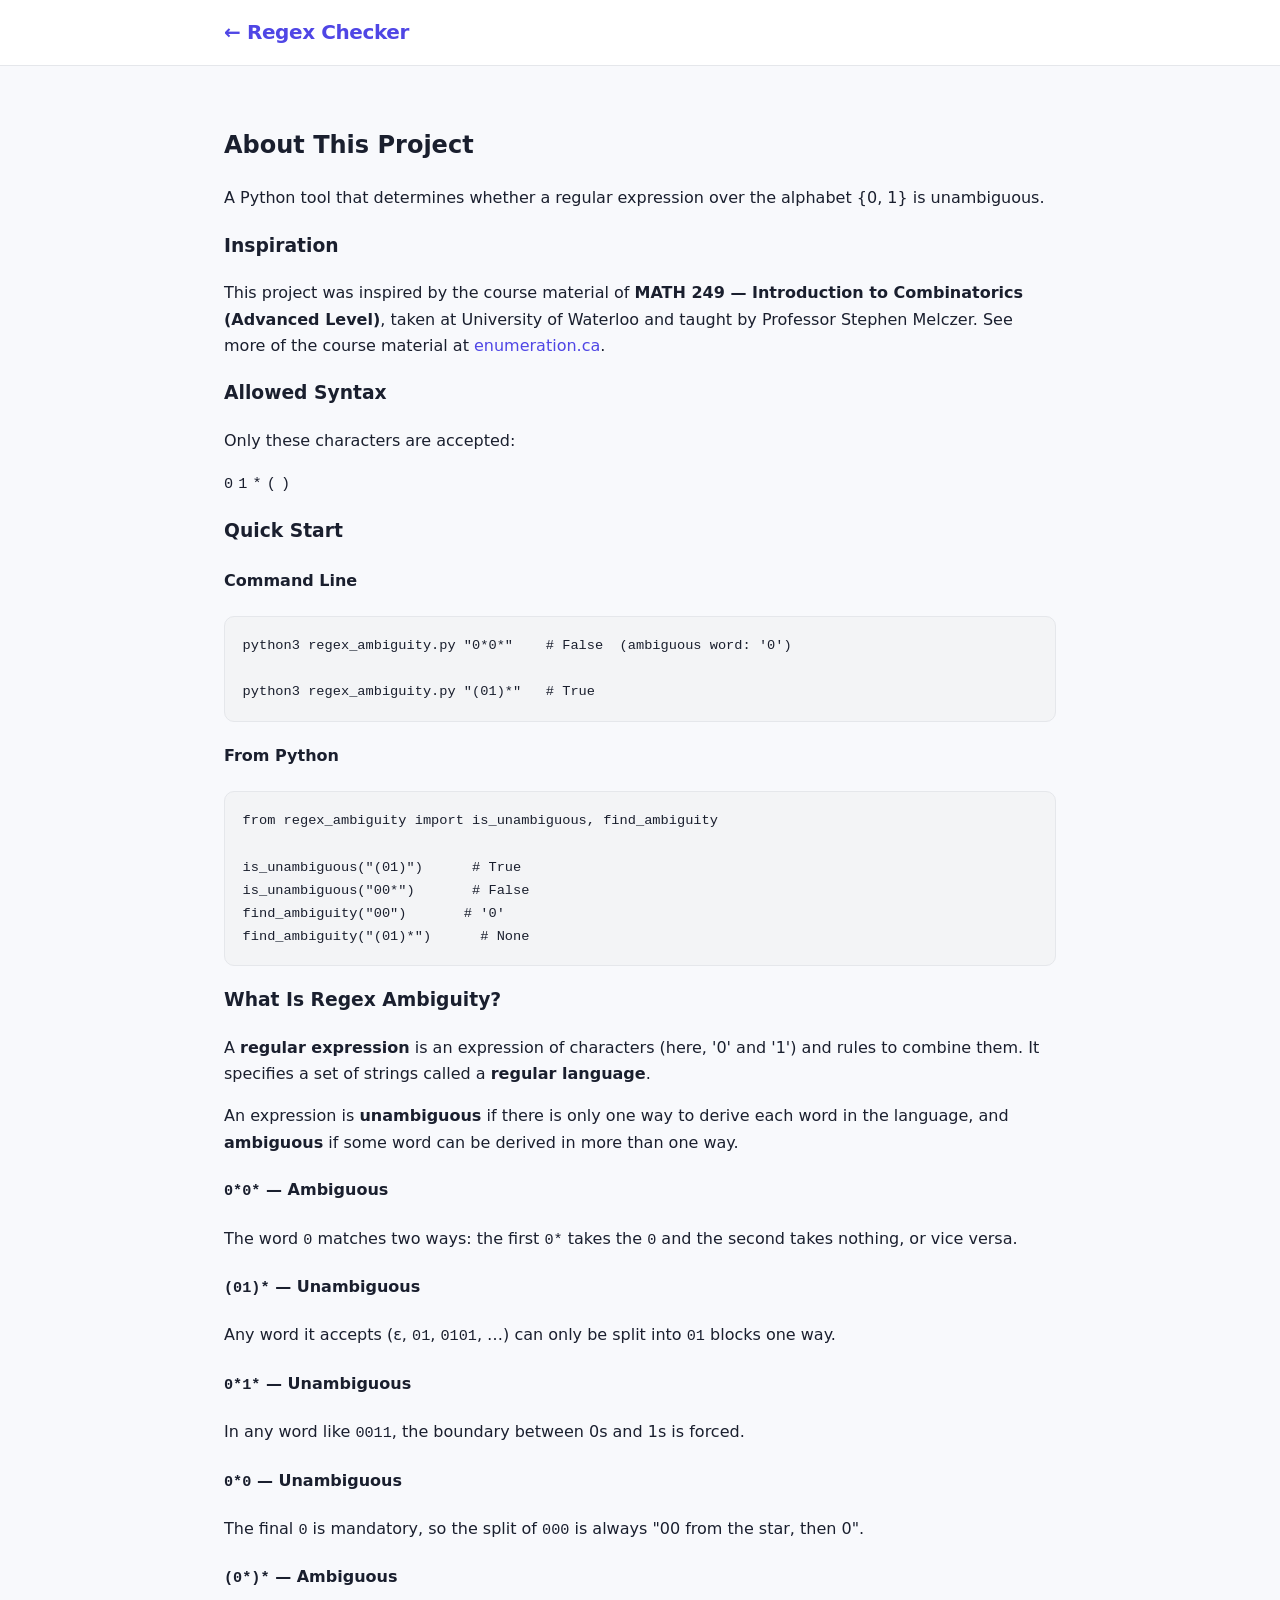
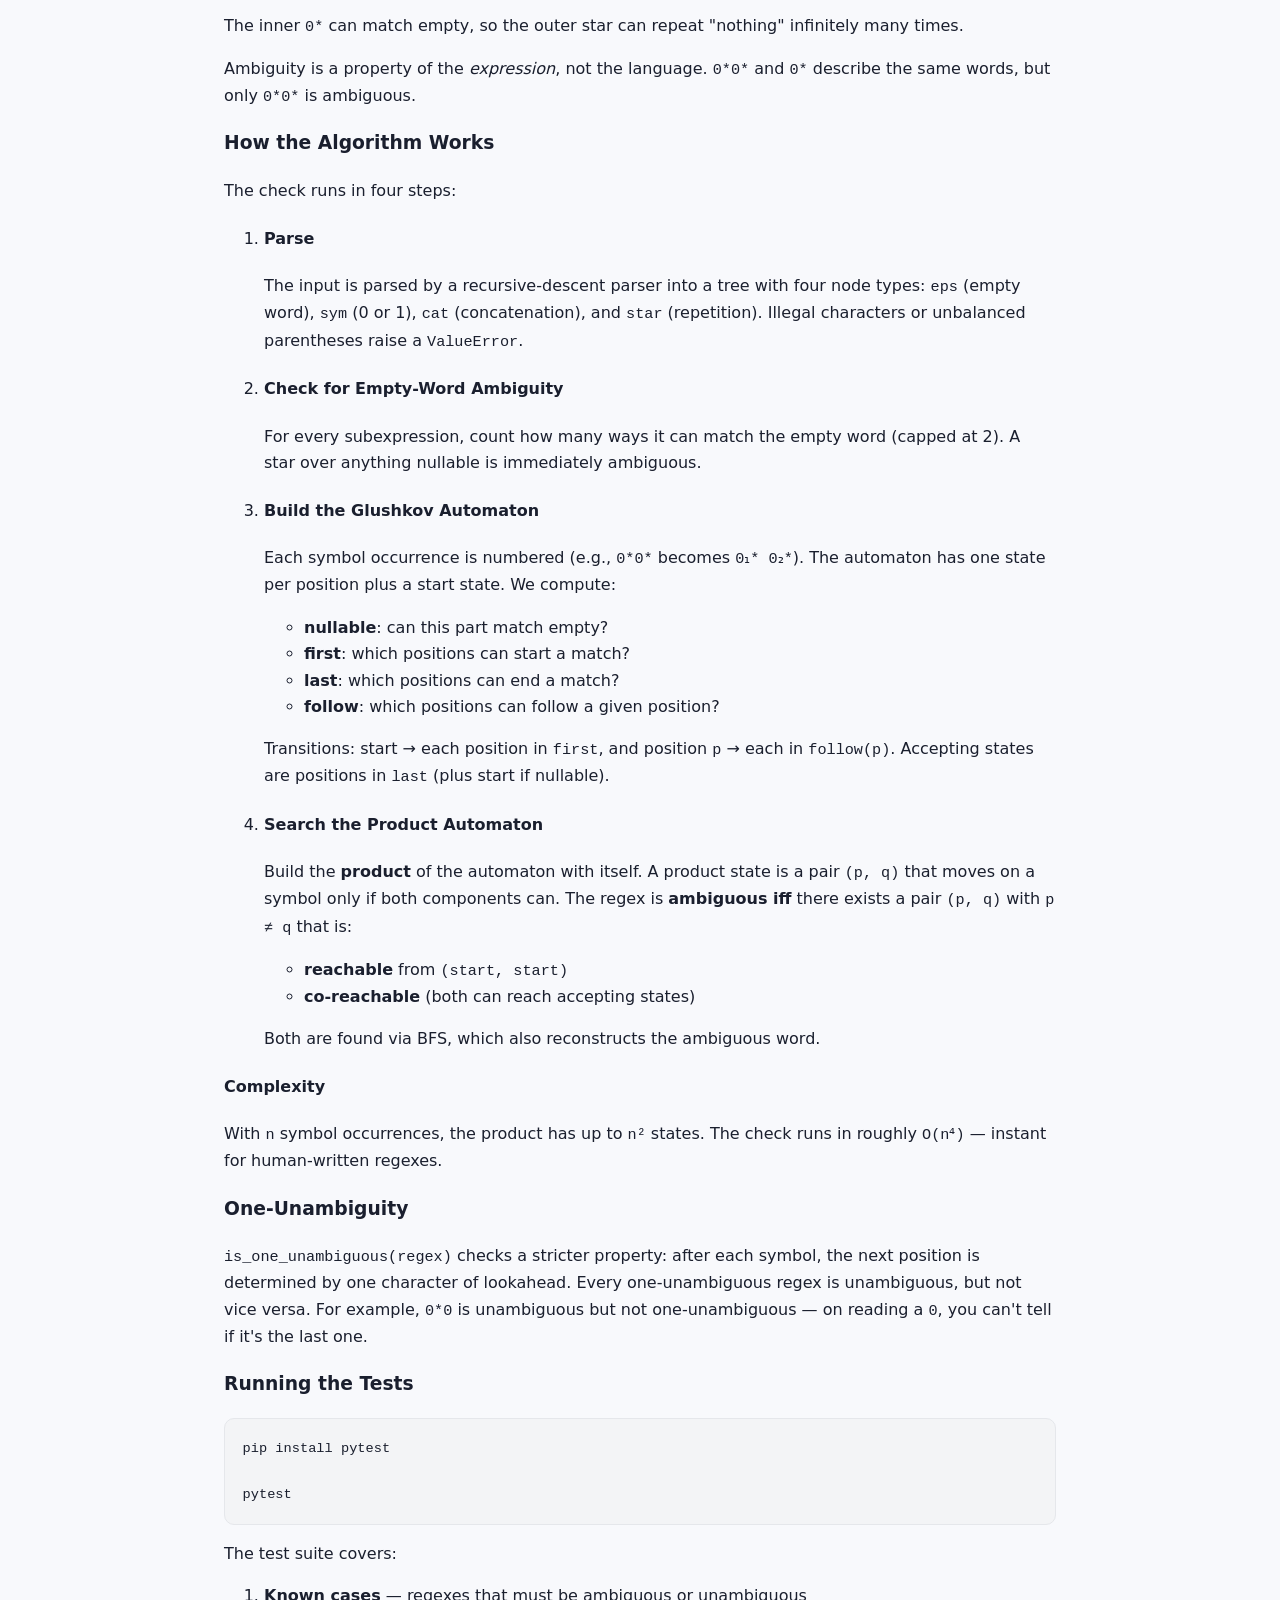
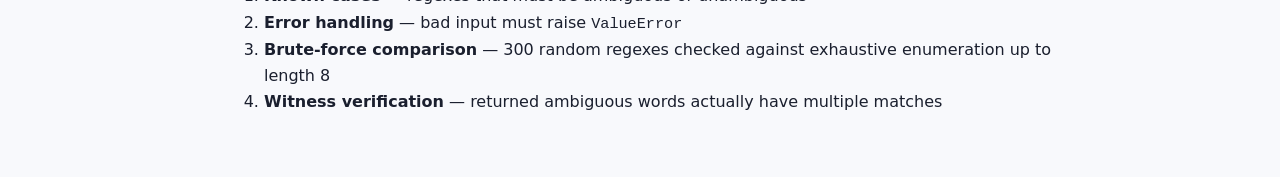
==== about.html @ b8198eff "Create about.html v.1.00" ====
<!DOCTYPE html>

<html lang="en">
<head>
  <meta charset="utf-8">
  <meta name="viewport" content="width=device-width, initial-scale=1">
  <title>About — Regex Ambiguity Checker</title>
  <link rel="stylesheet" href="style.css">
</head>
<body>
  <header class="site-header">
    <div class="header-content">
      <h1><a href="index.html" class="back-link">← Regex Checker</a></h1>
    </div>
  </header>

  <main class="about-page">
    <article class="content-article">
      <header class="article-header">
        <h2>About This Project</h2>
        <p class="article-intro">A Python tool that determines whether a regular expression over the alphabet {0, 1} is unambiguous.</p>
      </header>

  <section id="inspiration">
    <h3>Inspiration</h3>
    <p>This project was inspired by the course material of <strong>MATH 249 — Introduction to Combinatorics (Advanced Level)</strong>, taken at University of Waterloo and taught by Professor Stephen Melczer. See more of the course material at <a href="https://enumeration.ca" target="_blank" rel="noopener">enumeration.ca</a>.</p>
  </section>

  <section id="syntax">
    <h3>Allowed Syntax</h3>
    <p>Only these characters are accepted:</p>
    <p class="syntax-list"><code>0</code> <code>1</code> <code>*</code> <code>(</code> <code>)</code></p>
  </section>

  <section id="quickstart">
    <h3>Quick Start</h3>
    
    <h4>Command Line</h4>
    <pre><code>python3 regex_ambiguity.py "0*0*"    # False  (ambiguous word: '0')

python3 regex_ambiguity.py "(01)*"   # True</code></pre>

    <h4>From Python</h4>
    <pre><code>from regex_ambiguity import is_unambiguous, find_ambiguity

is_unambiguous("(01)")      # True
is_unambiguous("00*")       # False
find_ambiguity("00")       # '0'
find_ambiguity("(01)*")      # None</code></pre>
</section>

  <section id="what-is-ambiguity">
    <h3>What Is Regex Ambiguity?</h3>
    <p>A <strong>regular expression</strong> is an expression of characters (here, '0' and '1') and rules to combine them. It specifies a set of strings called a <strong>regular language</strong>.</p>
    <p>An expression is <strong>unambiguous</strong> if there is only one way to derive each word in the language, and <strong>ambiguous</strong> if some word can be derived in more than one way.</p>

    <div class="examples-grid">
      <div class="example-card ambiguous">
        <h4><code>0*0*</code> — Ambiguous</h4>
        <p>The word <code>0</code> matches two ways: the first <code>0*</code> takes the <code>0</code> and the second takes nothing, or vice versa.</p>
      </div>

      <div class="example-card unambiguous">
        <h4><code>(01)*</code> — Unambiguous</h4>
        <p>Any word it accepts (ε, <code>01</code>, <code>0101</code>, …) can only be split into <code>01</code> blocks one way.</p>
      </div>

      <div class="example-card unambiguous">
        <h4><code>0*1*</code> — Unambiguous</h4>
        <p>In any word like <code>0011</code>, the boundary between 0s and 1s is forced.</p>
      </div>

      <div class="example-card unambiguous">
        <h4><code>0*0</code> — Unambiguous</h4>
        <p>The final <code>0</code> is mandatory, so the split of <code>000</code> is always "00 from the star, then 0".</p>
      </div>

      <div class="example-card ambiguous">
        <h4><code>(0*)*</code> — Ambiguous</h4>
        <p>The inner <code>0*</code> can match empty, so the outer star can repeat "nothing" infinitely many times.</p>
      </div>
    </div>

    <p class="key-insight">Ambiguity is a property of the <em>expression</em>, not the language. <code>0*0*</code> and <code>0*</code> describe the same words, but only <code>0*0*</code> is ambiguous.</p>
  </section>

  <section id="algorithm">
    <h3>How the Algorithm Works</h3>
    <p>The check runs in four steps:</p>

    <ol class="steps-list">
      <li>
        <h4>Parse</h4>
        <p>The input is parsed by a recursive-descent parser into a tree with four node types: <code>eps</code> (empty word), <code>sym</code> (0 or 1), <code>cat</code> (concatenation), and <code>star</code> (repetition). Illegal characters or unbalanced parentheses raise a <code>ValueError</code>.</p>
      </li>

      <li>
        <h4>Check for Empty-Word Ambiguity</h4>
        <p>For every subexpression, count how many ways it can match the empty word (capped at 2). A star over anything nullable is immediately ambiguous.</p>
      </li>

      <li>
        <h4>Build the Glushkov Automaton</h4>
        <p>Each symbol occurrence is numbered (e.g., <code>0*0*</code> becomes <code>0₁* 0₂*</code>). The automaton has one state per position plus a start state. We compute:</p>
        <ul>
          <li><strong>nullable</strong>: can this part match empty?</li>
          <li><strong>first</strong>: which positions can start a match?</li>
          <li><strong>last</strong>: which positions can end a match?</li>
          <li><strong>follow</strong>: which positions can follow a given position?</li>
        </ul>
        <p>Transitions: start → each position in <code>first</code>, and position <code>p</code> → each in <code>follow(p)</code>. Accepting states are positions in <code>last</code> (plus start if nullable).</p>
      </li>

      <li>
        <h4>Search the Product Automaton</h4>
        <p>Build the <strong>product</strong> of the automaton with itself. A product state is a pair <code>(p, q)</code> that moves on a symbol only if both components can. The regex is <strong>ambiguous iff</strong> there exists a pair <code>(p, q)</code> with <code>p ≠ q</code> that is:</p>
        <ul>
          <li><strong>reachable</strong> from <code>(start, start)</code></li>
          <li><strong>co-reachable</strong> (both can reach accepting states)</li>
        </ul>
        <p>Both are found via BFS, which also reconstructs the ambiguous word.</p>
      </li>
    </ol>

    <h4>Complexity</h4>
    <p>With <code>n</code> symbol occurrences, the product has up to <code>n²</code> states. The check runs in roughly <code>O(n⁴)</code> — instant for human-written regexes.</p>
  </section>

  <section id="one-unambiguity">
    <h3>One-Unambiguity</h3>
    <p><code>is_one_unambiguous(regex)</code> checks a stricter property: after each symbol, the next position is determined by one character of lookahead. Every one-unambiguous regex is unambiguous, but not vice versa. For example, <code>0*0</code> is unambiguous but not one-unambiguous — on reading a <code>0</code>, you can't tell if it's the last one.</p>
  </section>

  <section id="tests">
    <h3>Running the Tests</h3>
    <pre><code>pip install pytest

pytest</code></pre>
<p>The test suite covers:</p>
<ol>
<li><strong>Known cases</strong> — regexes that must be ambiguous or unambiguous</li>
<li><strong>Error handling</strong> — bad input must raise <code>ValueError</code></li>
<li><strong>Brute-force comparison</strong> — 300 random regexes checked against exhaustive enumeration up to length 8</li>
<li><strong>Witness verification</strong> — returned ambiguous words actually have multiple matches</li>
</ol>
</section>
</article>

  </main>
</body>
</html>
---- style.css ----
:root {
--bg: #f8f9fc;
--ink: #1a1f2e;
--muted: #6b7280;
--line: #e5e7eb;
--accent: #4f46e5;
--accent-soft: #e0e7ff;
--bad: #dc2626;
--bad-soft: #fef2f2;
--good: #059669;
--good-soft: #ecfdf5;
--section-bg: #ffffff;
--code-bg: #f3f4f6;
--shadow: 0 4px 6px -1px rgba(0, 0, 0, 0.07), 0 2px 4px -2px rgba(0, 0, 0, 0.06);
--shadow-hover: 0 10px 15px -3px rgba(0, 0, 0, 0.1), 0 4px 6px -4px rgba(0, 0, 0, 0.1);
--radius-lg: 16px;
--radius-md: 10px;
--radius-sm: 6px;
}

@media (prefers-color-scheme: dark) {
:root {
--bg: #0f1115;
--ink: #e5e7eb;
--muted: #9ca3af;
--line: #27272a;
--accent: #818cf8;
--accent-soft: #312e81;
--bad: #f87171;
--bad-soft: #450a0a;
--good: #34d399;
--good-soft: #064e3b;
--section-bg: #18181b;
--code-bg: #1f1f22;
--shadow: 0 4px 6px -1px rgba(0, 0, 0, 0.3);
--shadow-hover: 0 10px 15px -3px rgba(0, 0, 0, 0.4);
}
}

- { box-sizing: border-box; }

body {
margin: 0;
background: var(--bg);
color: var(--ink);
font: 1rem/1.65 system-ui, -apple-system, "Segoe UI", sans-serif;
-webkit-font-smoothing: antialiased;
}

.site-header {
background: var(--section-bg);
border-bottom: 1px solid var(--line);
padding: 1rem 0;
position: sticky;
top: 0;
z-index: 100;
}

.header-content {
max-width: 52rem;
margin: 0 auto;
padding: 0 1.5rem;
display: flex;
justify-content: space-between;
align-items: center;
}

.header-content h1 {
font-size: 1.25rem;
margin: 0;
letter-spacing: -0.02em;
}

.nav-link {
color: var(--accent);
text-decoration: none;
font-weight: 500;
padding: 0.5rem 0.85rem;
border-radius: var(--radius-sm);
background: var(--accent-soft);
transition: all 0.2s ease;
}

.nav-link:hover {
background: var(--accent);
color: #fff;
}

main {
max-width: 52rem;
margin: 0 auto;
padding: 2.5rem 1.5rem 4rem;
}

.lead {
color: var(--muted);
margin: 0 0 2rem;
font-size: 1.1rem;
line-height: 1.7;
}

code, input, pre {
font-family: ui-monospace, "SF Mono", Menlo, Consolas, monospace;
font-size: 0.95em;
}

.checker-card {
background: var(--section-bg);
border-radius: var(--radius-lg);
padding: 1.5rem;
box-shadow: var(--shadow);
border: 1px solid var(--line);
margin-bottom: 1.5rem;
}

label {
display: block;
font-weight: 600;
margin-bottom: 0.6rem;
font-size: 0.95rem;
}

.row {
display: flex;
gap: 0.6rem;
}

input {
flex: 1;
min-width: 0;
font-size: 1.1rem;
padding: 0.7rem 0.9rem;
border: 2px solid var(--line);
border-radius: var(--radius-md);
background: var(--bg);
color: var(--ink);
transition: border-color 0.2s ease, box-shadow 0.2s ease;
}

input:focus {
outline: none;
border-color: var(--accent);
box-shadow: 0 0 0 3px var(--accent-soft);
}

button {
font: inherit;
cursor: pointer;
border-radius: var(--radius-md);
border: none;
background: var(--accent);
color: #fff;
padding: 0.7rem 1.4rem;
font-weight: 600;
transition: all 0.2s ease;
position: relative;
overflow: hidden;
}

button:hover {
transform: translateY(-1px);
box-shadow: var(--shadow-hover);
}

button:active {
transform: translateY(0);
}

button.loading .btn-text {
display: none;
}

button .btn-loading {
display: none;
}

button.loading .btn-loading {
display: inline;
}

#result {
margin-top: 1.25rem;
min-height: 4rem;
padding: 1rem;
border-radius: var(--radius-md);
background: var(--bg);
}

.verdict {
font-size: 1.4rem;
font-weight: 700;
margin: 0 0 0.25rem;
}

.verdict.good {
color: var(--good);
}

.verdict.bad {
color: var(--bad);
}

.witness {
margin: 0;
color: var(--muted);
font-size: 0.95rem;
}

.examples {
color: var(--muted);
margin: 1.5rem 0;
}

.ex {
background: var(--section-bg);
color: var(--ink);
border: 1px solid var(--line);
padding: 0.4rem 0.75rem;
margin: 0.25rem 0.35rem 0.25rem 0;
font-family: ui-monospace, Menlo, Consolas, monospace;
font-size: 0.9rem;
border-radius: var(--radius-sm);
cursor: pointer;
transition: all 0.15s ease;
}

.ex:hover {
background: var(--accent-soft);
border-color: var(--accent);
color: var(--accent);
}

.how-it-works {
margin-top: 2rem;
padding-top: 1.5rem;
border-top: 1px dashed var(--line);
}

details summary {
cursor: pointer;
color: var(--ink);
font-weight: 600;
padding: 0.5rem 0;
transition: color 0.2s ease;
}

details summary:hover {
color: var(--accent);
}

details p {
color: var(--muted);
line-height: 1.7;
}

.info-section {
margin-top: 2.5rem;
padding: 1.75rem;
background: var(--section-bg);
border-radius: var(--radius-lg);
border: 1px solid var(--line);
box-shadow: var(--shadow);
}

.info-section h2 {
font-size: 1.4rem;
margin: 0 0 1.25rem;
color: var(--ink);
letter-spacing: -0.01em;
}

.info-section h3 {
font-size: 1.1rem;
margin: 1.5rem 0 0.6rem;
color: var(--ink);
font-weight: 600;
}

.info-section h3:first-child {
margin-top: 0;
}

.info-section p {
margin: 0.6rem 0;
line-height: 1.7;
}

.info-section ul,
.info-section ol {
margin: 0.75rem 0 0.75rem 1.4rem;
padding: 0;
}

.info-section li {
margin: 0.4rem 0;
line-height: 1.6;
}

.subsection {
margin-top: 1.25rem;
padding-top: 1.25rem;
border-top: 1px dashed var(--line);
}

.subsection:first-child {
margin-top: 0;
padding-top: 0;
border-top: none;
}

pre {
background: var(--code-bg);
padding: 1.1rem;
border-radius: var(--radius-md);
overflow-x: auto;
margin: 0.75rem 0;
font-size: 0.9rem;
line-height: 1.6;
border: 1px solid var(--line);
}

.syntax-chars {
font-size: 1.05rem;
}

.example-item {
margin: 1rem 0;
padding: 1rem;
background: var(--code-bg);
border-radius: var(--radius-md);
border-left: 4px solid var(--accent);
}

.note {
font-style: italic;
color: var(--muted);
margin-top: 1.25rem;
padding: 1rem;
background: var(--accent-soft);
border-radius: var(--radius-md);
border: none;
}

a {
color: var(--accent);
text-decoration: none;
transition: color 0.2s ease;
}

a:hover {
color: var(--accent);
text-decoration: underline;
}

@media (max-width: 600px) {
.header-content {
flex-direction: column;
gap: 0.75rem;
text-align: center;
}

main {
padding: 1.5rem 1rem;
}

.checker-card {
padding: 1.25rem;
}

.row {
flex-direction: column;
}

.info-section {
padding: 1.25rem;
}
}
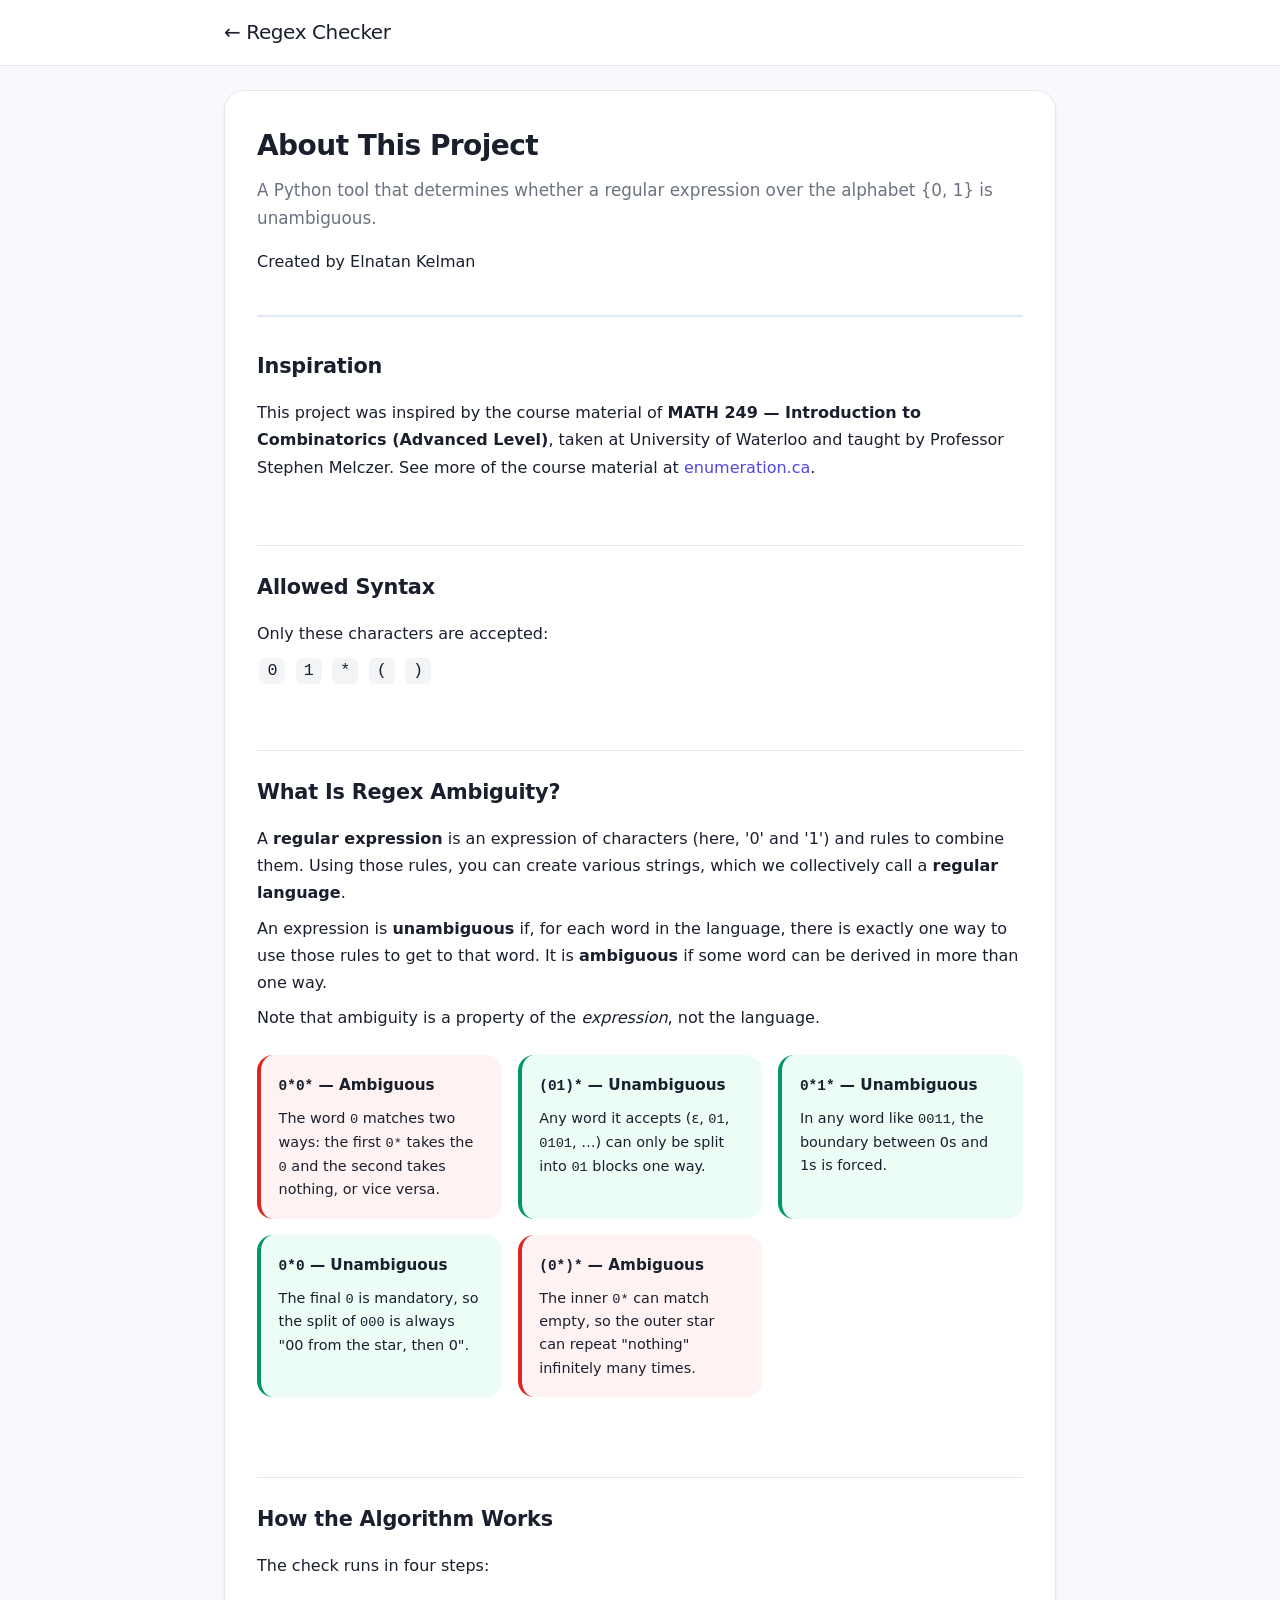
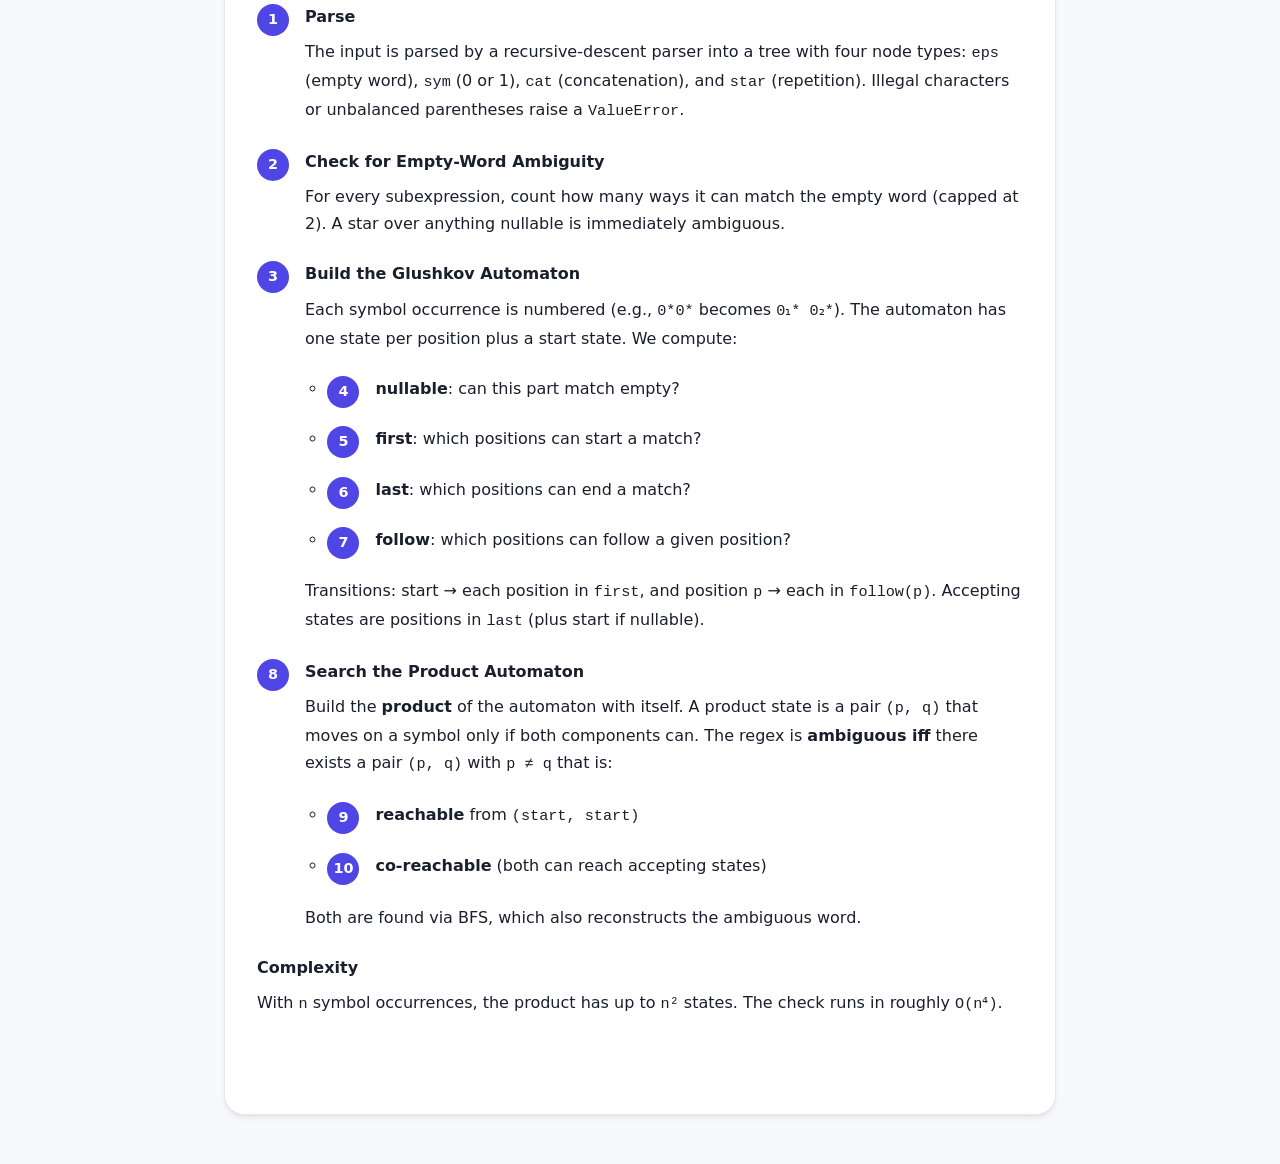
==== commit cedfbd6c: "Update about.html changed a bunch of the about page on my own" ====
--- a/about.html
+++ b/about.html
@@ -19,6 +19,7 @@
       <header class="article-header">
         <h2>About This Project</h2>
         <p class="article-intro">A Python tool that determines whether a regular expression over the alphabet {0, 1} is unambiguous.</p>
+        <p>Created by Elnatan Kelman</p>
       </header>
 
   <section id="inspiration">
@@ -32,27 +33,12 @@
     <p class="syntax-list"><code>0</code> <code>1</code> <code>*</code> <code>(</code> <code>)</code></p>
   </section>
 
-  <section id="quickstart">
-    <h3>Quick Start</h3>
-    
-    <h4>Command Line</h4>
-    <pre><code>python3 regex_ambiguity.py "0*0*"    # False  (ambiguous word: '0')
-
-python3 regex_ambiguity.py "(01)*"   # True</code></pre>
-
-    <h4>From Python</h4>
-    <pre><code>from regex_ambiguity import is_unambiguous, find_ambiguity
-
-is_unambiguous("(01)")      # True
-is_unambiguous("00*")       # False
-find_ambiguity("00")       # '0'
-find_ambiguity("(01)*")      # None</code></pre>
-</section>
 
   <section id="what-is-ambiguity">
     <h3>What Is Regex Ambiguity?</h3>
-    <p>A <strong>regular expression</strong> is an expression of characters (here, '0' and '1') and rules to combine them. It specifies a set of strings called a <strong>regular language</strong>.</p>
-    <p>An expression is <strong>unambiguous</strong> if there is only one way to derive each word in the language, and <strong>ambiguous</strong> if some word can be derived in more than one way.</p>
+    <p>A <strong>regular expression</strong> is an expression of characters (here, '0' and '1') and rules to combine them. Using those rules, you can create various strings, which we collectively call a <strong>regular language</strong>.</p>
+    <p>An expression is <strong>unambiguous</strong> if, for each word in the language, there is exactly one way to use those rules to get to that word. It is <strong>ambiguous</strong> if some word can be derived in more than one way.</p>
+    <p>Note that ambiguity is a property of the <em>expression</em>, not the language.</p>
 
     <div class="examples-grid">
       <div class="example-card ambiguous">
@@ -81,7 +67,6 @@
       </div>
     </div>
 
-    <p class="key-insight">Ambiguity is a property of the <em>expression</em>, not the language. <code>0*0*</code> and <code>0*</code> describe the same words, but only <code>0*0*</code> is ambiguous.</p>
   </section>
 
   <section id="algorithm">
@@ -123,9 +108,9 @@
     </ol>
 
     <h4>Complexity</h4>
-    <p>With <code>n</code> symbol occurrences, the product has up to <code>n²</code> states. The check runs in roughly <code>O(n⁴)</code> — instant for human-written regexes.</p>
+    <p>With <code>n</code> symbol occurrences, the product has up to <code>n²</code> states. The check runs in roughly <code>O(n⁴)</code>.</p>
   </section>
-
+<!--
   <section id="one-unambiguity">
     <h3>One-Unambiguity</h3>
     <p><code>is_one_unambiguous(regex)</code> checks a stricter property: after each symbol, the next position is determined by one character of lookahead. Every one-unambiguous regex is unambiguous, but not vice versa. For example, <code>0*0</code> is unambiguous but not one-unambiguous — on reading a <code>0</code>, you can't tell if it's the last one.</p>
@@ -143,7 +128,8 @@
 <li><strong>Brute-force comparison</strong> — 300 random regexes checked against exhaustive enumeration up to length 8</li>
 <li><strong>Witness verification</strong> — returned ambiguous words actually have multiple matches</li>
 </ol>
-</section>
+</section> 
+      -->
 </article>
 
   </main>
--- a/style.css
+++ b/style.css
@@ -1,4 +1,566 @@
 :root {
+--bg: #fafbfe;
+--ink: #1f2937;
+--muted: #6b7287;
+--line: #e5e7eb;
+--accent: #6366f1;
+--accent-soft: #eef2ff;
+--bad: #dc2626;
+--bad-soft: #fef2f2;
+--good: #059669;
+--good-soft: #ecfdf5;
+--card-bg: #ffffff;
+--code-bg: #f8fafc;
+--shadow-sm: 0 1px 3px rgba(0, 0, 0, 0.08);
+--shadow: 0 4px 12px rgba(0, 0, 0, 0.08);
+--shadow-lg: 0 10px 40px rgba(0, 0, 0, 0.12);
+--radius-xl: 20px;
+--radius-lg: 14px;
+--radius-md: 10px;
+--radius-sm: 8px;
+}
+
+@media (prefers-color-scheme: dark) {
+:root {
+--bg: #0b0d11;
+--ink: #e5e7eb;
+--muted: #9ca3af;
+--line: #27272a;
+--accent: #818cf8;
+--accent-soft: #1e1b4b;
+--bad: #f87171;
+--bad-soft: #450a0a;
+--good: #34d399;
+--good-soft: #064e3b;
+--card-bg: #13151a;
+--code-bg: #1a1d24;
+--shadow-sm: 0 1px 3px rgba(0, 0, 0, 0.3);
+--shadow: 0 4px 12px rgba(0, 0, 0, 0.4);
+--shadow-lg: 0 10px 40px rgba(0, 0, 0, 0.5);
+}
+}
+
+- { box-sizing: border-box; }
+
+body {
+margin: 0;
+background: var(--bg);
+color: var(--ink);
+font: 1rem/1.65 system-ui, -apple-system, "Segoe UI", sans-serif;
+-webkit-font-smoothing: antialiased;
+}
+
+.site-header {
+background: var(--card-bg);
+border-bottom: 1px solid var(--line);
+padding: 0.9rem 0;
+position: sticky;
+top: 0;
+z-index: 100;
+}
+
+.header-content {
+max-width: 56rem;
+margin: 0 auto;
+padding: 0 1.5rem;
+display: flex;
+justify-content: space-between;
+align-items: center;
+}
+
+.header-content h1 {
+font-size: 1.15rem;
+margin: 0;
+font-weight: 600;
+letter-spacing: -0.01em;
+}
+
+.header-content h1 a {
+color: var(--ink);
+text-decoration: none;
+}
+
+.nav-link {
+color: var(--accent);
+text-decoration: none;
+font-weight: 500;
+padding: 0.45rem 0.9rem;
+border-radius: var(--radius-sm);
+background: var(--accent-soft);
+font-size: 0.9rem;
+transition: all 0.2s ease;
+}
+
+.nav-link:hover {
+background: var(--accent);
+color: #fff;
+}
+
+.back-link {
+color: var(--accent);
+text-decoration: none;
+font-weight: 500;
+transition: opacity 0.2s ease;
+}
+
+.back-link:hover {
+opacity: 0.8;
+}
+
+main {
+max-width: 56rem;
+margin: 0 auto;
+padding: 2rem 1.5rem 4rem;
+}
+
+.inspiration-line {
+color: var(--muted);
+font-size: 0.9rem;
+margin: 0 0 1.5rem;
+text-align: center;
+}
+
+.inspiration-line a {
+color: var(--accent);
+text-decoration: none;
+}
+
+.inspiration-line a:hover {
+text-decoration: underline;
+}
+
+.lead {
+color: var(--muted);
+margin: 0 0 1.25rem;
+font-size: 1rem;
+line-height: 1.6;
+}
+
+.checker-card {
+background: var(--card-bg);
+border-radius: var(--radius-xl);
+padding: 1.75rem;
+box-shadow: var(--shadow);
+border: 1px solid var(--line);
+margin-bottom: 1.5rem;
+}
+
+label {
+display: block;
+font-weight: 600;
+margin-bottom: 0.5rem;
+font-size: 0.9rem;
+color: var(--ink);
+}
+
+.input-row {
+display: flex;
+gap: 0.5rem;
+}
+
+input {
+flex: 1;
+min-width: 0;
+font-size: 1.05rem;
+padding: 0.75rem 1rem;
+border: 2px solid var(--line);
+border-radius: var(--radius-lg);
+background: var(--bg);
+color: var(--ink);
+transition: all 0.2s ease;
+font-family: ui-monospace, "SF Mono", Menlo, Consolas, monospace;
+}
+
+input:focus {
+outline: none;
+border-color: var(--accent);
+box-shadow: 0 0 0 4px var(--accent-soft);
+}
+
+button {
+font: inherit;
+cursor: pointer;
+border-radius: var(--radius-lg);
+border: none;
+background: var(--accent);
+color: #fff;
+padding: 0.75rem 1.5rem;
+font-weight: 600;
+font-size: 0.95rem;
+transition: all 0.2s ease;
+position: relative;
+overflow: hidden;
+display: flex;
+align-items: center;
+gap: 0.5rem;
+}
+
+button:hover {
+transform: translateY(-1px);
+box-shadow: var(--shadow);
+}
+
+button:active {
+transform: translateY(0);
+}
+
+button.loading {
+pointer-events: none;
+opacity: 0.85;
+}
+
+button .btn-loading {
+display: none;
+align-items: center;
+gap: 0.5rem;
+}
+
+button.loading .btn-text {
+display: none;
+}
+
+button.loading .btn-loading {
+display: flex;
+}
+
+.spinner {
+width: 16px;
+height: 16px;
+border: 2px solid rgba(255, 255, 255, 0.3);
+border-top-color: #fff;
+border-radius: 50%;
+animation: spin 0.7s linear infinite;
+}
+
+@keyframes spin {
+to { transform: rotate(360deg); }
+}
+
+#result {
+margin-top: 1.25rem;
+padding: 1rem 1.25rem;
+border-radius: var(--radius-md);
+background: var(--bg);
+min-height: 3.5rem;
+transition: opacity 0.2s ease;
+}
+
+#result.error { background: var(--bad-soft); }
+#result.good { background: var(--good-soft); }
+#result.bad { background: var(--bad-soft); }
+
+.verdict {
+font-size: 1.25rem;
+font-weight: 700;
+margin: 0 0 0.2rem;
+}
+
+.verdict.good { color: var(--good); }
+.verdict.bad { color: var(--bad); }
+
+.witness {
+margin: 0;
+color: var(--muted);
+font-size: 0.9rem;
+}
+
+.example-chips {
+display: flex;
+flex-wrap: wrap;
+align-items: center;
+gap: 0.5rem;
+margin: 1.25rem 0;
+}
+
+.examples-label {
+color: var(--muted);
+font-size: 0.9rem;
+}
+
+.chip {
+background: var(--card-bg);
+color: var(--ink);
+border: 1px solid var(--line);
+padding: 0.4rem 0.8rem;
+font-family: ui-monospace, Menlo, Consolas, monospace;
+font-size: 0.85rem;
+border-radius: var(--radius-md);
+cursor: pointer;
+transition: all 0.15s ease;
+}
+
+.chip:hover {
+background: var(--accent-soft);
+border-color: var(--accent);
+color: var(--accent);
+}
+
+.how-it-works {
+margin-top: 2rem;
+padding: 1.25rem;
+background: var(--card-bg);
+border-radius: var(--radius-lg);
+border: 1px dashed var(--line);
+}
+
+details summary {
+cursor: pointer;
+color: var(--ink);
+font-weight: 600;
+padding: 0.25rem 0;
+transition: color 0.2s ease;
+}
+
+details summary:hover {
+color: var(--accent);
+}
+
+details p {
+color: var(--muted);
+margin: 0.75rem 0 0;
+line-height: 1.6;
+}
+
+details a {
+color: var(--accent);
+}
+
+/* About page */
+.about-page {
+padding-top: 1.5rem;
+}
+
+.content-article {
+background: var(--card-bg);
+border-radius: var(--radius-xl);
+padding: 2rem;
+box-shadow: var(--shadow);
+border: 1px solid var(--line);
+}
+
+.article-header {
+margin-bottom: 2rem;
+padding-bottom: 1.5rem;
+border-bottom: 2px solid var(--accent-soft);
+}
+
+.article-header h2 {
+font-size: 1.75rem;
+margin: 0 0 0.5rem;
+letter-spacing: -0.02em;
+}
+
+.article-intro {
+color: var(--muted);
+font-size: 1.05rem;
+margin: 0;
+}
+
+section {
+margin: 2rem 0;
+padding: 1.5rem 0;
+border-top: 1px solid var(--line);
+}
+
+section:first-of-type {
+margin-top: 0;
+padding-top: 0;
+border-top: none;
+}
+
+section h3 {
+font-size: 1.3rem;
+margin: 0 0 1rem;
+color: var(--ink);
+letter-spacing: -0.01em;
+}
+
+section h4 {
+font-size: 1rem;
+margin: 1.25rem 0 0.5rem;
+color: var(--ink);
+font-weight: 600;
+}
+
+section h4:first-child {
+margin-top: 0;
+}
+
+section p {
+margin: 0.5rem 0;
+line-height: 1.7;
+color: var(--ink);
+}
+
+section ul, section ol {
+margin: 0.75rem 0 0.75rem 1.4rem;
+padding: 0;
+}
+
+section li {
+margin: 0.4rem 0;
+line-height: 1.65;
+}
+
+.syntax-list {
+font-size: 1.1rem;
+}
+
+.syntax-list code {
+background: var(--code-bg);
+padding: 0.2rem 0.5rem;
+border-radius: var(--radius-sm);
+margin: 0 0.15rem;
+}
+
+pre {
+background: var(--code-bg);
+padding: 1.1rem;
+border-radius: var(--radius-lg);
+overflow-x: auto;
+margin: 0.75rem 0;
+font-size: 0.88rem;
+line-height: 1.6;
+border: 1px solid var(--line);
+}
+
+code {
+font-family: ui-monospace, "SF Mono", Menlo, Consolas, monospace;
+font-size: 0.9em;
+}
+
+.examples-grid {
+display: grid;
+grid-template-columns: repeat(auto-fit, minmax(240px, 1fr));
+gap: 1rem;
+margin: 1.5rem 0;
+}
+
+.example-card {
+padding: 1.1rem;
+border-radius: var(--radius-lg);
+border-left: 4px solid var(--accent);
+background: var(--code-bg);
+}
+
+.example-card h4 {
+margin: 0 0 0.5rem;
+font-size: 0.95rem;
+}
+
+.example-card p {
+margin: 0;
+font-size: 0.9rem;
+line-height: 1.6;
+}
+
+.example-card.ambiguous {
+border-left-color: var(--bad);
+background: var(--bad-soft);
+}
+
+.example-card.unambiguous {
+border-left-color: var(--good);
+background: var(--good-soft);
+}
+
+.key-insight {
+font-style: italic;
+color: var(--muted);
+background: var(--accent-soft);
+padding: 1rem 1.25rem;
+border-radius: var(--radius-lg);
+margin: 1.5rem 0;
+}
+
+.steps-list {
+counter-reset: step;
+list-style: none;
+margin: 1.5rem 0 0;
+padding: 0;
+}
+
+.steps-list li {
+counter-increment: step;
+margin: 1.5rem 0;
+padding-left: 3rem;
+position: relative;
+}
+
+.steps-list li::before {
+content: counter(step);
+position: absolute;
+left: 0;
+top: 0;
+width: 2rem;
+height: 2rem;
+background: var(--accent);
+color: #fff;
+border-radius: 50%;
+display: flex;
+align-items: center;
+justify-content: center;
+font-weight: 700;
+font-size: 0.9rem;
+}
+
+.steps-list h4 {
+margin-top: 0;
+}
+
+a {
+color: var(--accent);
+text-decoration: none;
+transition: all 0.2s ease;
+}
+
+a:hover {
+text-decoration: underline;
+}
+
+@media (max-width: 640px) {
+.header-content {
+flex-direction: column;
+gap: 0.75rem;
+text-align: center;
+}
+
+main {
+padding: 1.5rem 1rem 3rem;
+}
+
+.checker-card {
+padding: 1.25rem;
+}
+
+.input-row {
+flex-direction: column;
+}
+
+button {
+width: 100%;
+justify-content: center;
+}
+
+.content-article {
+padding: 1.5rem;
+}
+
+.examples-grid {
+grid-template-columns: 1fr;
+}
+
+.steps-list li {
+padding-left: 0;
+margin-left: 0.5rem;
+}
+
+.steps-list li::before {
+width: 1.5rem;
+height: 1.5rem;
+font-size: 0.8rem;
+}
+}:root {
 --bg: #f8f9fc;
 --ink: #1a1f2e;
 --muted: #6b7280;
